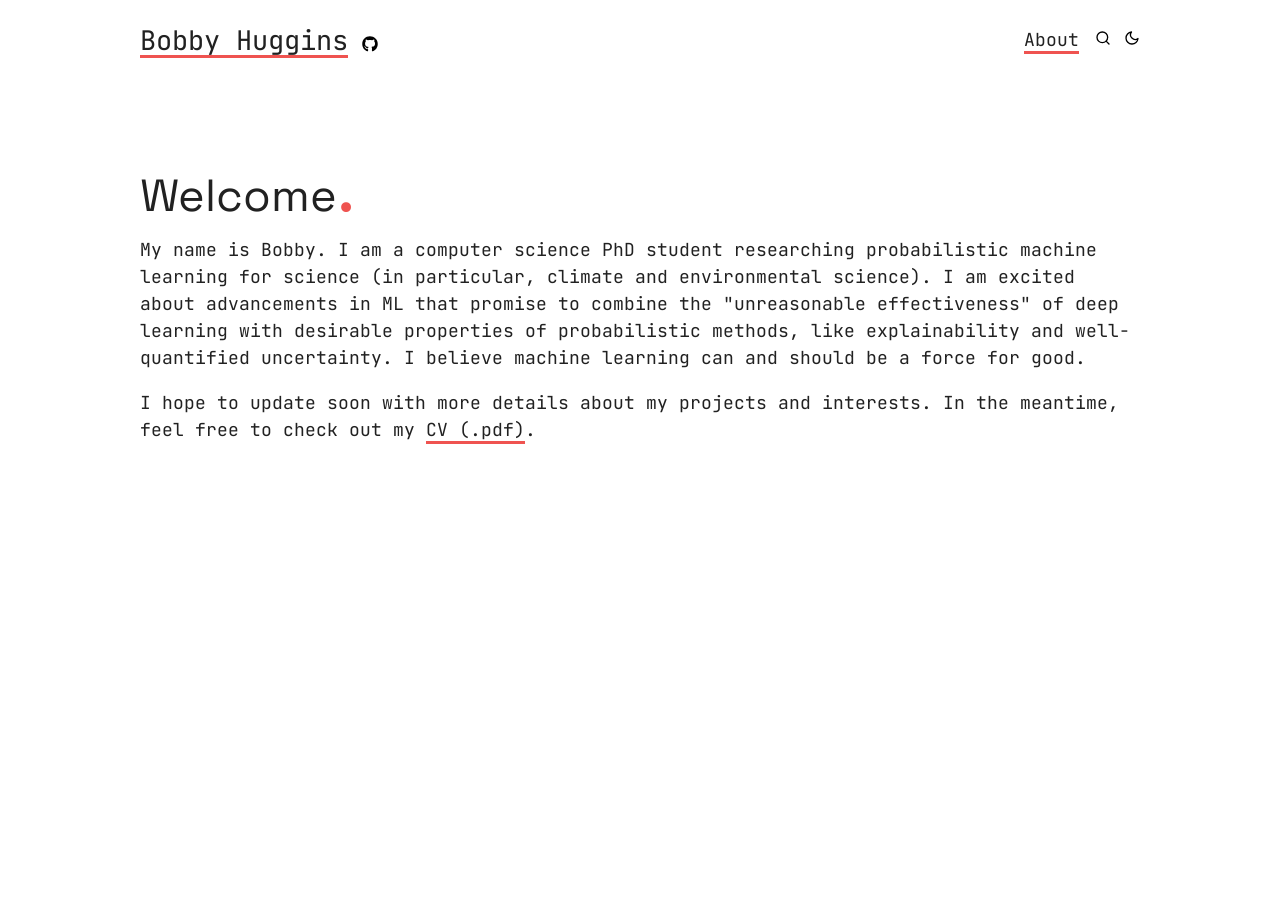
==== index.html @ 4f608d24 "Deploy Bobby-Huggins/website to Bobby-Huggins/website:gh-pages" ====
<!DOCTYPE html>
<html lang="en" class="dark light">

    <head>
    <meta charset="UTF-8">
    <meta http-equiv="X-UA-Compatible" content="IE=edge">
    <meta name="viewport" content="width=device-width, initial-scale=1.0">
    <meta name="base" content="https:&#x2F;&#x2F;bobby-huggins.github.io&#x2F;website">

    

    
    
    
        <title>Bobby Huggins</title>
        
            <meta property="og:title"
                  content="Bobby Huggins" />
        

    

    
        
    

    
        
    

    
    

    
    
        <link href=https://bobby-huggins.github.io/website/fonts.css rel="stylesheet" />
    

    
    

    
    

    
    

    
    

    

    
    <link rel="alternate"
          type="application/atom+xml"
          title="Bobby Huggins"
          href="https://bobby-huggins.github.io/website/atom.xml">


    
    
        <link rel="stylesheet"
              type="text/css"
              href="https://bobby-huggins.github.io/website/theme/light.css" />
        <link id="darkModeStyle"
              rel="stylesheet"
              type="text/css"
              href="https://bobby-huggins.github.io/website/theme/dark.css" />
    

    <!-- Set the correct theme in the script -->

    
        <script src=https://bobby-huggins.github.io/website/js/themetoggle.js></script>

        
            <script>setTheme(getSavedTheme());</script>
        
    


    <link rel="stylesheet"
          type="text/css"
          media="screen"
          href="https://bobby-huggins.github.io/website/main.css" />

    

    <script defer
                    src="https://bobby-huggins.github.io/website/search_index.en.js?h=8dcab055d5e351ce6a5e"></script>
        <script defer
                src="https://bobby-huggins.github.io/website/js/searchElasticlunr.min.js?h=3626c0ef99daa745b31e"></script></head>


    <body>
        <div class="content">
            <header>
    <div class="main">
        
            <a href=https:&#x2F;&#x2F;bobby-huggins.github.io&#x2F;website>Bobby Huggins</a>
        


        <div class="socials">
            
                <a rel="me" href="https:&#x2F;&#x2F;github.com&#x2F;Bobby-Huggins&#x2F;" class="social">
                    <img alt="github"
                         src="https://bobby-huggins.github.io/website/icons/social/github.svg">
                </a>
            
        </div>
    </div>

    <nav>
        
            <a href=https://bobby-huggins.github.io/website style="margin-left: 0.25em">About</a>
        

        
            <button id="search-button"
                    class="search-button"
                    title="$SHORTCUT to open search">
                <img src="https://bobby-huggins.github.io/website/icons/search.svg"
                     alt="Search"
                     class="search-icon">
            </button>

            <div id="searchModal"
                 class="search-modal js"
                 role="dialog"
                 aria-labelledby="modalTitle">
                <div id="modal-content">
                    <h1 id="modalTitle" class="page-header">Search</h1>
                    <div id="searchBar">
                        <input id="searchInput"
                               role="combobox"
                               autocomplete="off"
                               spellcheck="false"
                               aria-expanded="false"
                               aria-controls="results-container"
                               placeholder="Search..." />
                        <button id="clear-search" class="clear-button" title="Clear search">
                            <svg xmlns="http://www.w3.org/2000/svg" viewBox="0 -960 960 960">
                                <path d="m256-200-56-56 224-224-224-224 56-56 224 224 224-224 56 56-224 224 224 224-56 56-224-224-224 224Z" />
                            </svg>
                        </button>
                    </div>
                    <div id="results-container">
                        <div id="results-info">
                            <span id="zero_results" style="display: none;">No results</span>
                            <span id="one_result" style="display: none;">1 result</span>
                            <span id="many_results" style="display: none;">$NUMBER results</span>
                        </div>
                        <div id="results" role="listbox"></div>
                    </div>
                </div>
            </div>
        

        
            <a id="dark-mode-toggle"
               onclick="toggleTheme(); event.preventDefault();"
               href="#">
                <img src="https://bobby-huggins.github.io/website/icons/sun.svg"
                     id="sun-icon"
                     style="filter: invert(1)"
                     alt="Light" />
                <img src=https://bobby-huggins.github.io/website/icons/moon.svg id="moon-icon" alt="Dark" />
            </a>

            <!-- Inititialize the theme toggle icons -->
            <script>updateItemToggleTheme()</script>
        
    </nav>
</header>


            
            
    
    <main>
        <article>
            <section class="body">
                
    <div class="page-header">
        Welcome<span class="primary-color" style="font-size: 1.6em">.</span>
    </div>

                <p>My name is Bobby. I am a computer science PhD student researching probabilistic machine learning for science (in particular, climate and environmental science). I am excited about advancements in ML that promise to combine the "unreasonable effectiveness" of deep learning with desirable properties of probabilistic methods, like explainability and well-quantified uncertainty. I believe machine learning can and should be a force for good.</p>
<p>I hope to update soon with more details about my projects and interests. In the meantime, feel free to check out my <a href="https://bobby-huggins.github.io/website/./files/Huggins_CV.pdf">CV (.pdf)</a>.</p>

            </section>
        </article>
    </main>



            
                
            

            
        </div>
    </body>

</html>
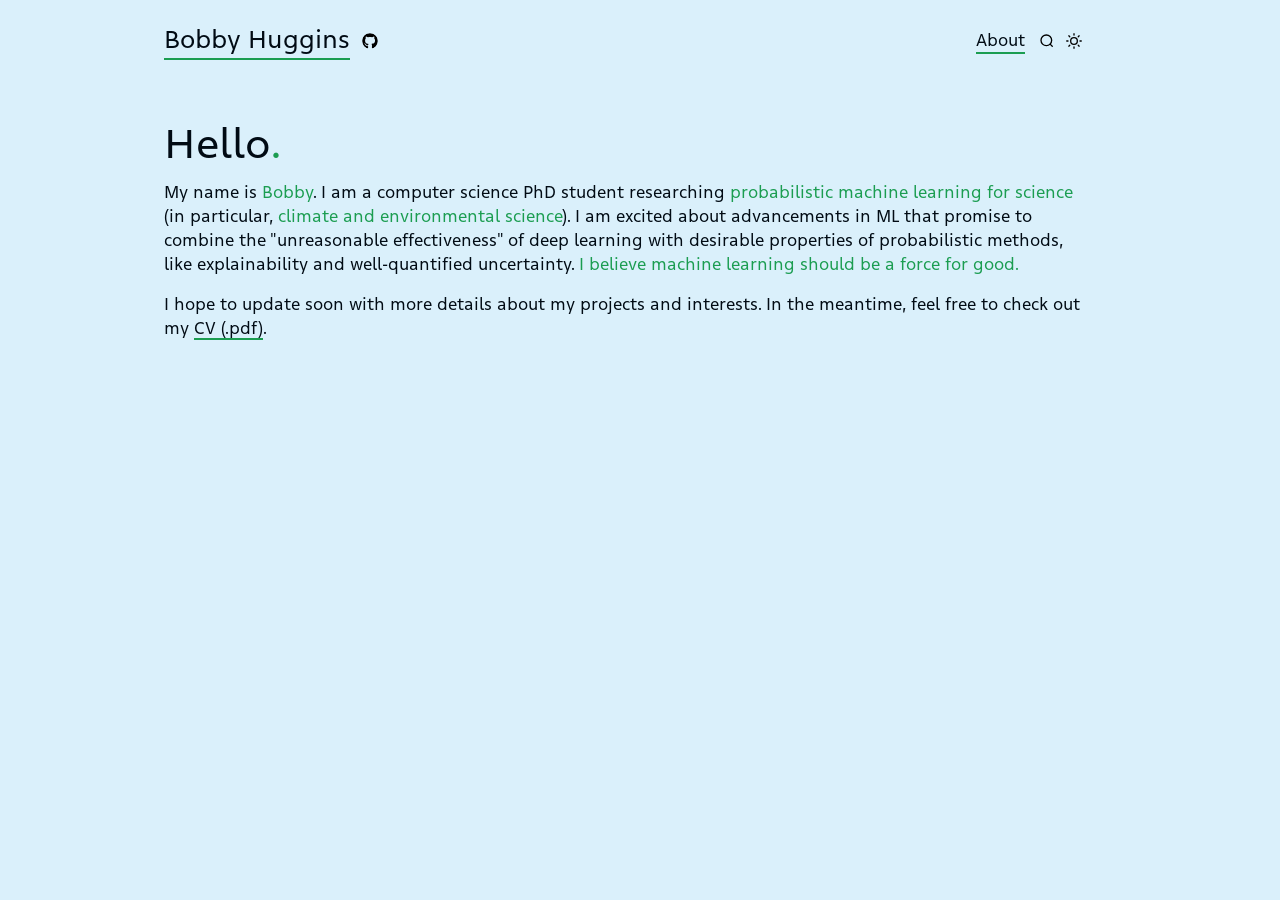
==== commit e849400f: "Deploy Bobby-Huggins/website to Bobby-Huggins/website:gh-pages" ====
--- a/index.html
+++ b/index.html
@@ -1,21 +1,30 @@
+
 <!DOCTYPE html>
 <html lang="en" class="dark light">
 
-    <head>
-    <meta charset="UTF-8">
-    <meta http-equiv="X-UA-Compatible" content="IE=edge">
-    <meta name="viewport" content="width=device-width, initial-scale=1.0">
-    <meta name="base" content="https:&#x2F;&#x2F;bobby-huggins.github.io&#x2F;website">
-
-    
-
-    
-    
-    
-        <title>Bobby Huggins</title>
-        
-            <meta property="og:title"
-                  content="Bobby Huggins" />
+    
+<head>
+    
+
+    <meta charset="UTF-8" />
+    <meta http-equiv="X-UA-Compatible" content="IE=edge" />
+    <meta name="viewport" content="width=device-width, initial-scale=1.0" />
+    <meta name="base" content="https://bobby-huggins.github.io/website" />
+
+    
+
+    
+
+    
+    
+    
+        <title>
+Bobby Huggins
+</title>
+        
+            <meta property="og:title" content="
+Bobby Huggins
+" />
         
 
     
@@ -36,26 +45,26 @@
         <link href=https://bobby-huggins.github.io/website/fonts.css rel="stylesheet" />
     
 
-    
-    
-
-    
-    
-
-    
-    
-
-    
-    
-
-    
-
-    
-    <link rel="alternate"
-          type="application/atom+xml"
-          title="Bobby Huggins"
-          href="https://bobby-huggins.github.io/website/atom.xml">
-
+
+    
+    
+
+    
+    
+
+    
+    
+
+    
+
+    
+    
+
+
+    
+
+    
+    
 
     
     
@@ -68,13 +77,18 @@
               href="https://bobby-huggins.github.io/website/theme/dark.css" />
     
 
-    <!-- Set the correct theme in the script -->
-
-    
+    
+        
+            <script>
+                var themeToggleMode = "toggle-auto";
+            </script>
+        
         <script src=https://bobby-huggins.github.io/website/js/themetoggle.js></script>
 
         
-            <script>setTheme(getSavedTheme());</script>
+            <script>
+                setTheme(getSavedTheme());
+            </script>
         
     
 
@@ -87,33 +101,45 @@
     
 
     <script defer
-                    src="https://bobby-huggins.github.io/website/search_index.en.js?h=8dcab055d5e351ce6a5e"></script>
+                    src="https://bobby-huggins.github.io/website/search_index.en.js?h=c9ace15fe145522c3c9b"></script>
         <script defer
-                src="https://bobby-huggins.github.io/website/js/searchElasticlunr.min.js?h=3626c0ef99daa745b31e"></script></head>
+                src="https://bobby-huggins.github.io/website/js/searchElasticlunr.min.js?h=3626c0ef99daa745b31e"></script>
+
+</head>
 
 
     <body>
+        
+
+        <div class="left-content">
+            
+            
+        </div>
+
         <div class="content">
-            <header>
-    <div class="main">
-        
-            <a href=https:&#x2F;&#x2F;bobby-huggins.github.io&#x2F;website>Bobby Huggins</a>
+            <nav>
+    <div class="left-nav">
+        
+            <a href=https://bobby-huggins.github.io/website>Bobby Huggins</a>
         
 
 
         <div class="socials">
             
-                <a rel="me" href="https:&#x2F;&#x2F;github.com&#x2F;Bobby-Huggins&#x2F;" class="social">
+                
+            
+            
+                <a rel='me' href="https://github.com/Bobby-Huggins/" class="social">
                     <img alt="github"
-                         src="https://bobby-huggins.github.io/website/icons/social/github.svg">
+                         src="https://bobby-huggins.github.io/website/icons/social/github.svg" />
                 </a>
             
         </div>
     </div>
 
-    <nav>
-        
-            <a href=https://bobby-huggins.github.io/website style="margin-left: 0.25em">About</a>
+    <div class="right-nav">
+        
+            <a href=https://bobby-huggins.github.io/website style="margin-right: 0.5em">About</a>
         
 
         
@@ -122,7 +148,7 @@
                     title="$SHORTCUT to open search">
                 <img src="https://bobby-huggins.github.io/website/icons/search.svg"
                      alt="Search"
-                     class="search-icon">
+                     class="search-icon" />
             </button>
 
             <div id="searchModal"
@@ -130,7 +156,9 @@
                  role="dialog"
                  aria-labelledby="modalTitle">
                 <div id="modal-content">
-                    <h1 id="modalTitle" class="page-header">Search</h1>
+                    <h1 id="modalTitle" class="page-header">
+                        Search
+                    </h1>
                     <div id="searchBar">
                         <input id="searchInput"
                                role="combobox"
@@ -151,56 +179,77 @@
                             <span id="one_result" style="display: none;">1 result</span>
                             <span id="many_results" style="display: none;">$NUMBER results</span>
                         </div>
-                        <div id="results" role="listbox"></div>
+                        <div id="results" role="listbox">
+                        </div>
                     </div>
                 </div>
             </div>
         
 
         
+        
             <a id="dark-mode-toggle"
                onclick="toggleTheme(); event.preventDefault();"
                href="#">
-                <img src="https://bobby-huggins.github.io/website/icons/sun.svg"
-                     id="sun-icon"
+                <img src="https://bobby-huggins.github.io/website/icons/sun.svg" id="sun-icon" alt="Light" />
+                <img src="https://bobby-huggins.github.io/website/icons/moon.svg"
+                     id="moon-icon"
                      style="filter: invert(1)"
-                     alt="Light" />
-                <img src=https://bobby-huggins.github.io/website/icons/moon.svg id="moon-icon" alt="Dark" />
+                     alt="Dark" />
+                
+                    <img src="https://bobby-huggins.github.io/website/icons/auto.svg"
+                         id="auto-icon"
+                         style="filter: invert(1)"
+                         alt="Auto" />
+                
             </a>
 
-            <!-- Inititialize the theme toggle icons -->
-            <script>updateItemToggleTheme()</script>
-        
-    </nav>
-</header>
-
-
-            
-            
-    
-    <main>
-        <article>
-            <section class="body">
-                
+            <!-- Initialize the theme toggle icons -->
+            <script>
+                updateItemToggleTheme()
+            </script>
+        
+    </div>
+</nav>
+
+
+            
+            
+    
+<main>
+    <article>
+        <section class="body">
+            
+                
+
     <div class="page-header">
-        Welcome<span class="primary-color" style="font-size: 1.6em">.</span>
+        Hello<span class='highlight'>.</span>
     </div>
 
-                <p>My name is Bobby. I am a computer science PhD student researching probabilistic machine learning for science (in particular, climate and environmental science). I am excited about advancements in ML that promise to combine the "unreasonable effectiveness" of deep learning with desirable properties of probabilistic methods, like explainability and well-quantified uncertainty. I believe machine learning can and should be a force for good.</p>
+
+            
+            <p>My name is <span class="highlight">Bobby</span>. I am a computer science PhD student researching <span class="highlight">probabilistic machine learning for science</span> (in particular, <span class="highlight">climate and environmental science</span>). I am excited about advancements in ML that promise to combine the "unreasonable effectiveness" of deep learning with desirable properties of probabilistic methods, like explainability and well-quantified uncertainty. <span class="highlight">I believe machine learning should be a force for good.</span></p>
 <p>I hope to update soon with more details about my projects and interests. In the meantime, feel free to check out my <a href="https://bobby-huggins.github.io/website/./files/Huggins_CV.pdf">CV (.pdf)</a>.</p>
 
-            </section>
-        </article>
-    </main>
-
-
-
-            
-                
-            
-
-            
-        </div>
+        </section>
+    </article>
+</main>
+
+
+
+            
+                
+            
+
+            
+        </div>
+
+        <div class="right-content">
+            
+            
+        </div>
+        
+
     </body>
 
 </html>
